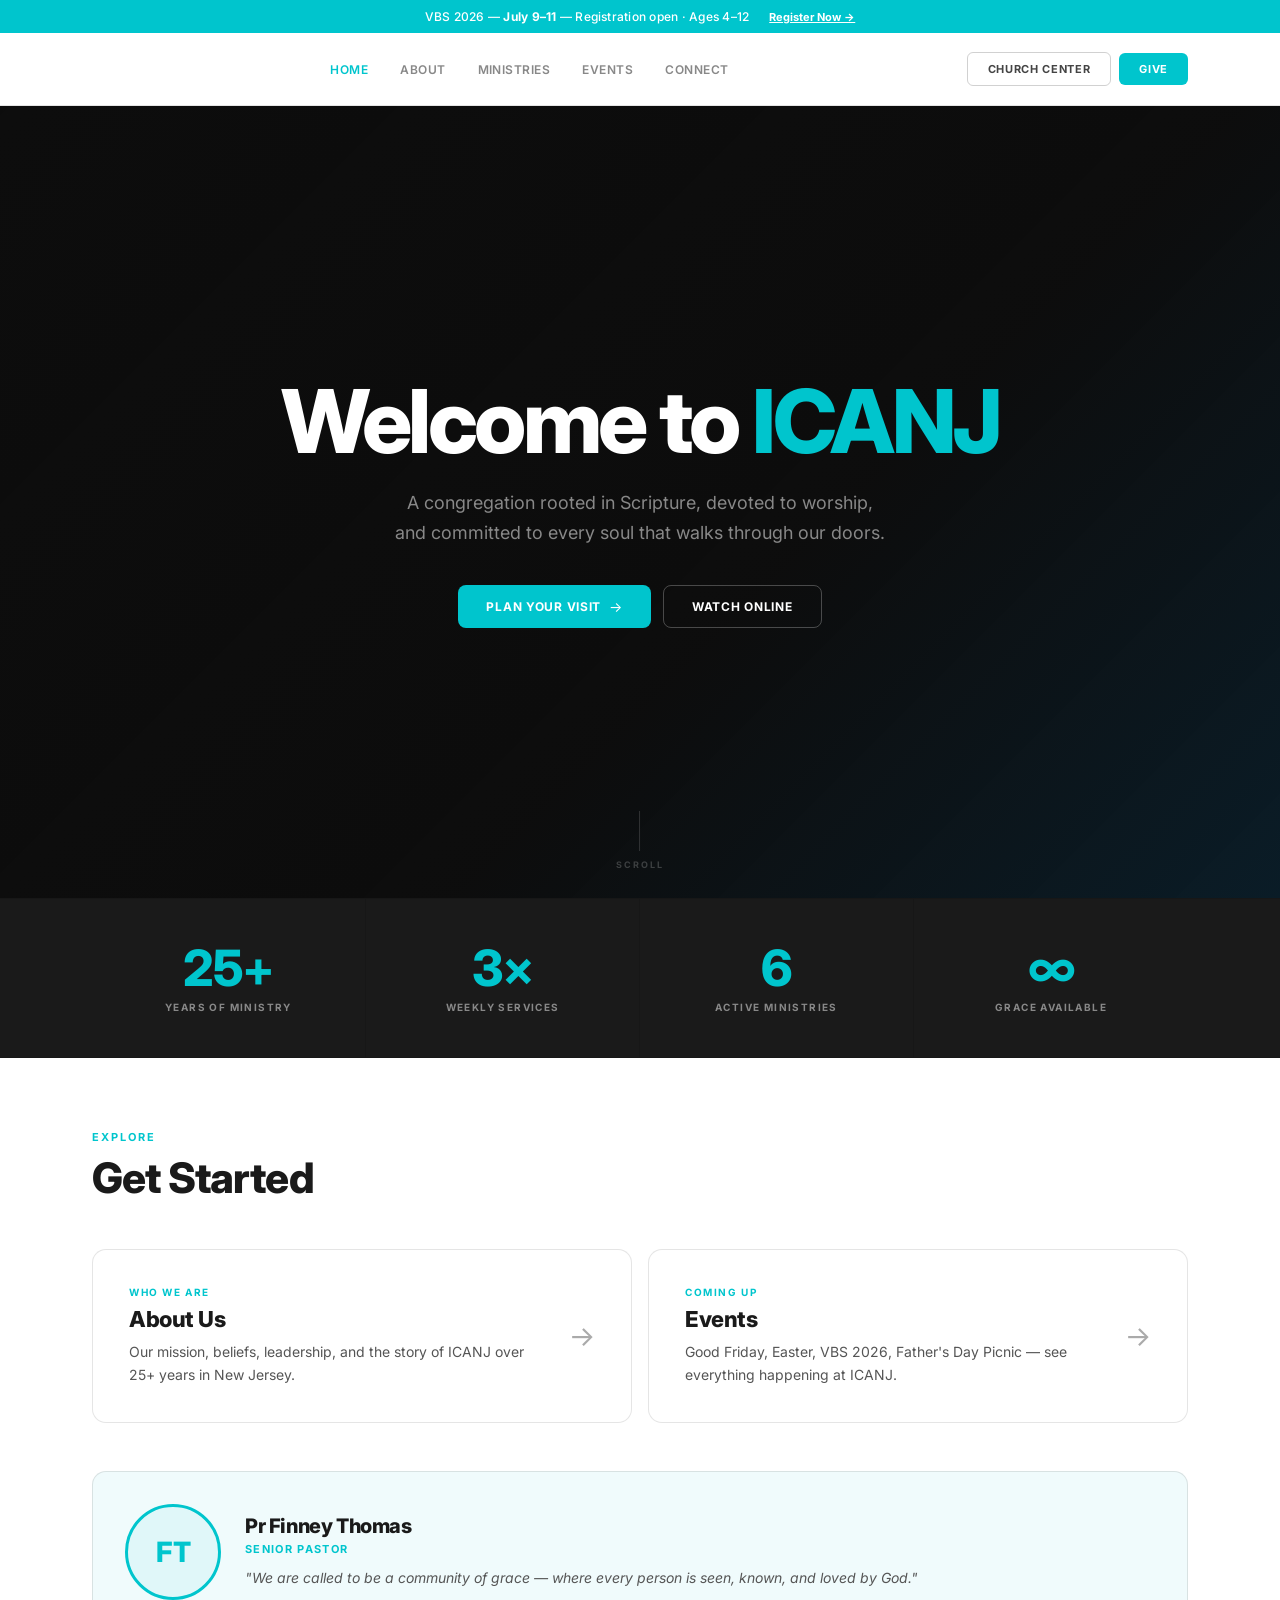
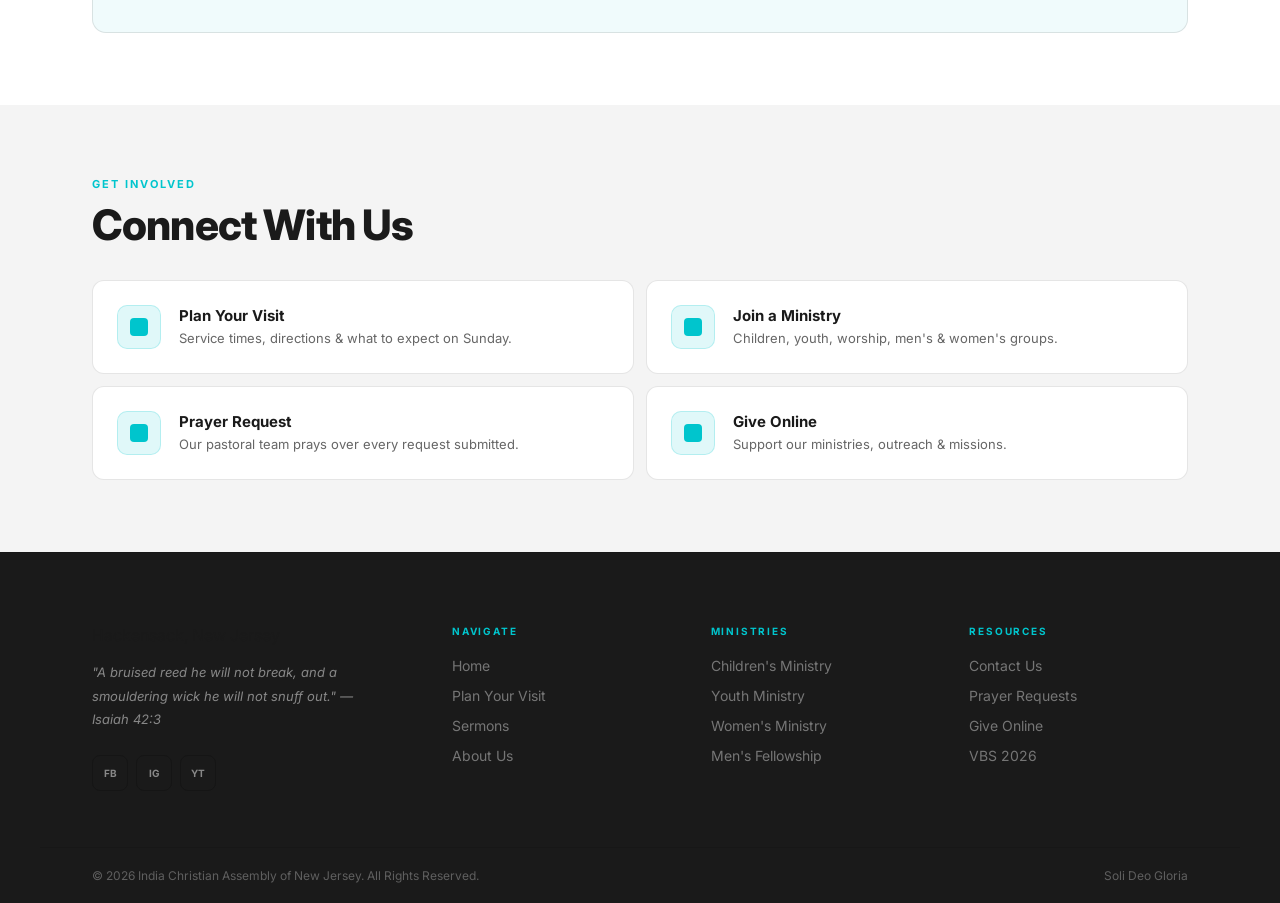
==== index.html @ f5a0f63b "Add files via upload" ====
<!DOCTYPE html>
<html lang="en">
<head>
<meta charset="UTF-8"/><meta name="viewport" content="width=device-width,initial-scale=1.0"/>
<title>ICANJ – India Christian Assembly, New Jersey</title>
<link rel="stylesheet" href="style.css"/>
<style>
/* HERO */
.hero{position:relative;min-height:calc(100vh - 108px);display:flex;align-items:center;justify-content:center;overflow:hidden;background:#0d0d0d;}
.hero-vid{position:absolute;inset:0;width:100%;height:100%;pointer-events:none;}
.hero-vid iframe{position:absolute;top:50%;left:50%;transform:translate(-50%,-50%);width:177.78vh;min-width:100%;height:56.25vw;min-height:100%;pointer-events:none;opacity:0.55;}
.hero-overlay{position:absolute;inset:0;background:linear-gradient(135deg,rgba(13,13,13,0.85) 0%,rgba(13,13,13,0.6) 60%,rgba(0,100,160,0.18) 100%);}
.hero-content{position:relative;z-index:2;text-align:center;padding:0 24px;max-width:780px;}
.hero h1{font-family:'Inter',sans-serif;font-size:clamp(44px,7vw,88px);font-weight:800;color:#fff;line-height:1.04;letter-spacing:-0.04em;margin-bottom:20px;}
.hero h1 em{font-style:normal;color:var(--teal);}
.hero-sub{font-size:18px;font-weight:400;color:var(--muted);line-height:1.7;max-width:500px;margin:0 auto 36px;}
.hero-btns{display:flex;gap:12px;justify-content:center;flex-wrap:wrap;}
.hero-scroll{position:absolute;bottom:28px;left:50%;transform:translateX(-50%);z-index:2;display:flex;flex-direction:column;align-items:center;gap:8px;}
.hero-scroll-line{width:1px;height:40px;background:rgba(255,255,255,0.15);}
.hero-scroll span{font-size:9px;font-weight:700;letter-spacing:0.22em;text-transform:uppercase;color:rgba(255,255,255,0.2);}

/* QUICK LINKS — 2 big cards */
.quick-links{display:grid;grid-template-columns:1fr 1fr;gap:16px;margin-top:48px;}
.ql-card{background:#ffffff;border:1px solid var(--border);border-radius:14px;padding:36px;display:flex;align-items:center;justify-content:space-between;gap:24px;transition:border-color 0.2s;cursor:pointer;text-decoration:none;color:inherit;}
.ql-card:hover{border-color:var(--teal);}
.ql-card:hover .ql-arrow{color:var(--teal);transform:translateX(4px);}
.ql-eyebrow{font-size:10px;font-weight:700;letter-spacing:0.16em;text-transform:uppercase;color:var(--teal);margin-bottom:8px;}
.ql-title{font-size:22px;font-weight:800;color:#1a1a1a;letter-spacing:-0.02em;margin-bottom:8px;}
.ql-sub{font-size:14px;color:#555;line-height:1.65;}
.ql-arrow{font-size:28px;color:#aaa;transition:all 0.2s;flex-shrink:0;}

/* PASTOR */
.pastor-card{background:#f0fbfc;border:1px solid var(--border);border-radius:14px;padding:32px;display:flex;align-items:center;gap:24px;margin-top:48px;}
.pastor-av{width:96px;height:96px;border-radius:50%;background:#e0f7f9;border:3px solid var(--teal);flex-shrink:0;overflow:hidden;display:flex;align-items:center;justify-content:center;}
.pastor-av img{width:100%;height:100%;object-fit:cover;}
.pastor-av-fallback{font-size:28px;font-weight:800;color:var(--teal);}
.pastor-name{font-size:20px;font-weight:800;color:#1a1a1a;letter-spacing:-0.02em;margin-bottom:4px;}
.pastor-role{font-size:11px;font-weight:700;letter-spacing:0.12em;text-transform:uppercase;color:var(--teal);margin-bottom:10px;}
.pastor-quote{font-size:14px;color:#555;line-height:1.7;font-style:italic;}

/* STATS */
.stats-band{background:var(--dark);border-top:1px solid var(--border);border-bottom:1px solid var(--border);}
.stats-inner{max-width:1200px;margin:0 auto;padding:0 52px;display:grid;grid-template-columns:repeat(4,1fr);}
.stat{padding:44px 32px;border-right:1px solid var(--border);text-align:center;}
.stat:last-child{border-right:none;}
.stat-n{font-size:50px;font-weight:800;color:var(--teal);letter-spacing:-0.03em;line-height:1;margin-bottom:8px;}
.stat-n b{color:var(--teal);}
.stat-l{font-size:10px;font-weight:700;letter-spacing:0.14em;text-transform:uppercase;color:var(--muted);}

/* CONNECT */
.connect-grid{display:grid;grid-template-columns:repeat(2,1fr);gap:12px;margin-top:32px;}
.cn-card{background:#ffffff;border-radius:12px;padding:24px;display:flex;align-items:center;gap:18px;border:1px solid var(--border);transition:border-color 0.2s;cursor:pointer;text-decoration:none;color:inherit;}
.cn-card:hover{border-color:var(--teal);}
.cn-icon{width:44px;height:44px;border-radius:10px;background:var(--teal-light);border:1px solid rgba(0,197,205,0.2);display:flex;align-items:center;justify-content:center;flex-shrink:0;}
.cn-icon-dot{width:18px;height:18px;background:var(--teal);border-radius:4px;}
.cn-title{font-size:15px;font-weight:700;color:#1a1a1a;margin-bottom:4px;}
.cn-sub{font-size:13px;color:#666;line-height:1.5;}

@media(max-width:1024px){
  .hero{min-height:auto;padding:100px 0 80px;}
  .hero-scroll{display:none;}
  .quick-links{grid-template-columns:1fr;}
  .stats-inner{padding:0 16px;grid-template-columns:repeat(2,1fr);}
  .stat{padding:28px 16px;}
  .connect-grid{grid-template-columns:1fr;}
  .pastor-card{flex-direction:column;text-align:center;}
}
@media(max-width:480px){
  .hero h1{font-size:38px;}
  .stat-n{font-size:38px;}
}
</style>
</head>
<body>
<script src="header.js"></script>

<section class="hero">
  <div class="hero-vid">
    <iframe src="https://www.youtube.com/embed/J9h4VWP13VI?autoplay=1&mute=1&loop=1&playlist=J9h4VWP13VI&controls=0&showinfo=0&rel=0&modestbranding=1&iv_load_policy=3&disablekb=1&playsinline=1&start=8" frameborder="0" allow="autoplay; encrypted-media" allowfullscreen title="Hero background"></iframe>
  </div>
  <div class="hero-overlay"></div>
  <div class="hero-content">
    <h1>Welcome to <em>ICANJ</em></h1>
    <p class="hero-sub">A congregation rooted in Scripture, devoted to worship, and committed to every soul that walks through our doors.</p>
    <div class="hero-btns">
      <a href="visit.html" class="btn btn-primary btn-arrow">Plan Your Visit</a>
      <a href="sermons.html" class="btn btn-outline-light">Watch Online</a>
    </div>
  </div>
  <div class="hero-scroll"><div class="hero-scroll-line"></div><span>Scroll</span></div>
</section>

<div class="stats-band">
  <div class="stats-inner">
    <div class="stat"><div class="stat-n">25<b>+</b></div><div class="stat-l">Years of Ministry</div></div>
    <div class="stat"><div class="stat-n">3<b>×</b></div><div class="stat-l">Weekly Services</div></div>
    <div class="stat"><div class="stat-n">6</div><div class="stat-l">Active Ministries</div></div>
    <div class="stat"><div class="stat-n"><b>∞</b></div><div class="stat-l">Grace Available</div></div>
  </div>
</div>

<section class="section" style="background:#ffffff;">
  <div class="container">
    <span class="eyebrow">Explore</span>
    <h2 class="section-title">Get Started</h2>
    <div class="quick-links">
      <a href="about.html" class="ql-card">
        <div><div class="ql-eyebrow">Who We Are</div><div class="ql-title">About Us</div><p class="ql-sub">Our mission, beliefs, leadership, and the story of ICANJ over 25+ years in New Jersey.</p></div>
        <div class="ql-arrow">→</div>
      </a>
      <a href="events.html" class="ql-card">
        <div><div class="ql-eyebrow">Coming Up</div><div class="ql-title">Events</div><p class="ql-sub">Good Friday, Easter, VBS 2026, Father's Day Picnic — see everything happening at ICANJ.</p></div>
        <div class="ql-arrow">→</div>
      </a>
    </div>
    <div class="pastor-card">
      <div class="pastor-av">
        <img src="https://images.unsplash.com/photo-1507003211169-0a1dd7228f2d?w=200&h=200&fit=crop&q=80" alt="Pr Finney Thomas" onerror="this.style.display='none';this.nextElementSibling.style.display='flex'"/>
        <span class="pastor-av-fallback" style="display:none;">FT</span>
      </div>
      <div>
        <div class="pastor-name">Pr Finney Thomas</div>
        <div class="pastor-role">Senior Pastor</div>
        <div class="pastor-quote">"We are called to be a community of grace — where every person is seen, known, and loved by God."</div>
      </div>
    </div>
  </div>
</section>

<section class="section" style="background:#f4f4f4;">
  <div class="container">
    <span class="eyebrow">Get Involved</span>
    <h2 class="section-title">Connect With Us</h2>
    <div class="connect-grid">
      <a href="visit.html" class="cn-card"><div class="cn-icon"><div class="cn-icon-dot"></div></div><div><div class="cn-title">Plan Your Visit</div><div class="cn-sub">Service times, directions &amp; what to expect on Sunday.</div></div></a>
      <a href="ministries.html" class="cn-card"><div class="cn-icon"><div class="cn-icon-dot"></div></div><div><div class="cn-title">Join a Ministry</div><div class="cn-sub">Children, youth, worship, men's &amp; women's groups.</div></div></a>
      <a href="connect.html" class="cn-card"><div class="cn-icon"><div class="cn-icon-dot"></div></div><div><div class="cn-title">Prayer Request</div><div class="cn-sub">Our pastoral team prays over every request submitted.</div></div></a>
      <a href="https://icanj.churchcenter.com/giving" target="_blank" class="cn-card"><div class="cn-icon"><div class="cn-icon-dot"></div></div><div><div class="cn-title">Give Online</div><div class="cn-sub">Support our ministries, outreach &amp; missions.</div></div></a>
    </div>
  </div>
</section>

<script src="footer.js"></script>
</body>
</html>
---- style.css ----
/* ═══════════════════════════════════════════════════════
   ICANJ — DESIGN SYSTEM v4
   Aesthetic: Pure White
   Font: Inter (all weights)
   Colors: Pure White + #00C5CD Teal accent
═══════════════════════════════════════════════════════ */

@import url('https://fonts.googleapis.com/css2?family=Inter:wght@300;400;500;600;700;800&display=swap');

:root {
  /* Accent */
  --teal:        #00C5CD;
  --teal-dark:   #00a8b5;
  --teal-light:  rgba(0,197,205,0.12);

  /* Backgrounds */
  --bg:          #ffffff;
  --bg-soft:     #f4f4f4;
  --bg-card:     #f9f9f9;
  --bg-white:    #ffffff;

  /* Dark sections */
  --dark:        #1a1a1a;
  --dark-2:      #111111;

  /* Text */
  --ink:         #1a1a1a;
  --body:        #444444;
  --muted:       #888888;

  /* Borders */
  --border:      rgba(0,0,0,0.1);
  --border-mid:  rgba(0,0,0,0.18);
}

*, *::before, *::after { margin:0; padding:0; box-sizing:border-box; }
html { scroll-behavior:smooth; font-size:16px; }
body { font-family:'Inter',sans-serif; background:var(--bg); color:var(--ink); overflow-x:hidden; }
a { text-decoration:none; color:inherit; }
ul { list-style:none; }
button { cursor:pointer; font-family:inherit; }
img { max-width:100%; display:block; }

/* ── ANNOUNCE BAR ── */
.announce-bar {
  background:var(--teal);
  padding:9px 52px;
  display:flex; align-items:center; justify-content:center; gap:20px;
}
.announce-bar p { font-size:12px; font-weight:500; color:#fff; letter-spacing:0.02em; }
.announce-bar a { font-size:11px; font-weight:700; color:#fff; text-decoration:underline; white-space:nowrap; }

/* ── HEADER ── */
.site-header {
  background:rgba(255,255,255,0.97);
  backdrop-filter:blur(12px);
  border-bottom:1px solid var(--border);
  position:sticky; top:0; z-index:200;
}
.header-inner {
  max-width:1200px; margin:0 auto;
  display:flex; align-items:center; justify-content:space-between;
  padding:0 52px; height:72px;
}
.logo { display:flex; align-items:center; gap:10px; }
.logo img { height:44px; object-fit:contain; }
.site-nav { display:flex; align-items:center; gap:4px; }
.nav-link {
  font-family:'Inter',sans-serif;
  font-size:12px; font-weight:600; letter-spacing:0.04em; text-transform:uppercase;
  color:var(--muted); padding:8px 14px; background:none; border:none;
  border-radius:6px; transition:all 0.2s;
}
.nav-link:hover { color:var(--teal); background:var(--bg-white); }
.nav-link.active { color:var(--teal); }
.header-actions { display:flex; align-items:center; gap:8px; }
.btn-cc {
  font-family:'Inter',sans-serif;
  font-size:11px; font-weight:700; letter-spacing:0.06em; text-transform:uppercase;
  padding:9px 20px; background:transparent; color:var(--body);
  border:1px solid var(--border-mid); border-radius:6px; transition:all 0.2s;
}
.btn-cc:hover { color:var(--ink); border-color:rgba(255,255,255,0.25); }
.btn-give {
  font-family:'Inter',sans-serif;
  font-size:11px; font-weight:700; letter-spacing:0.06em; text-transform:uppercase;
  padding:9px 20px; background:var(--teal); color:#fff;
  border:none; border-radius:6px; transition:background 0.2s;
}
.btn-give:hover { background:var(--teal-dark); }

/* ── BUTTONS ── */
.btn {
  display:inline-flex; align-items:center; gap:8px;
  font-family:'Inter',sans-serif;
  font-size:12px; font-weight:700; letter-spacing:0.06em; text-transform:uppercase;
  padding:13px 28px; border:none; border-radius:8px; cursor:pointer; transition:all 0.2s;
}
.btn-primary { background:var(--teal); color:#fff; }
.btn-primary:hover { background:var(--teal-dark); }
.btn-dark { background:var(--dark-2); color:var(--ink); border:1px solid var(--border-mid); }
.btn-dark:hover { border-color:var(--teal); color:var(--teal); }
.btn-outline-light { background:transparent; color:#fff; border:1.5px solid rgba(255,255,255,0.25); }
.btn-outline-light:hover { border-color:#fff; background:rgba(255,255,255,0.06); }
.btn-outline-dark { background:transparent; color:var(--body); border:1px solid var(--border-mid); border-radius:8px; }
.btn-outline-dark:hover { border-color:var(--teal); color:var(--teal); }
.btn-arrow::after { content:'→'; font-size:14px; font-weight:400; }

/* ── LAYOUT ── */
.container { max-width:1200px; margin:0 auto; padding:0 52px; }
.section { padding:88px 0; }

/* ── TYPOGRAPHY ── */
.eyebrow {
  font-family:'Inter',sans-serif;
  font-size:11px; font-weight:700; letter-spacing:0.18em; text-transform:uppercase;
  color:var(--teal); margin-bottom:10px; display:block;
}
.section-title {
  font-family:'Inter',sans-serif;
  font-size:clamp(28px,3.5vw,42px); font-weight:800;
  color:var(--teal); line-height:1.12; letter-spacing:-0.02em; margin-bottom:16px;
}
.section-title.on-dark { color:var(--teal); }
.section-body {
  font-family:'Inter',sans-serif;
  font-size:16px; font-weight:400; color:var(--body); line-height:1.8;
}

/* ── PAGE MASTHEAD ── */
.page-masthead {
  background:var(--dark);
  padding:80px 52px 72px; position:relative; overflow:hidden;
}
.page-masthead::after {
  content:''; position:absolute; bottom:0; left:0; right:0; height:2px;
  background:var(--teal);
}
.page-masthead .eyebrow { color:rgba(0,197,205,0.75); }
.page-masthead h1 {
  font-family:'Inter',sans-serif;
  font-size:clamp(40px,6vw,76px); font-weight:800;
  color:var(--teal); line-height:1.06; letter-spacing:-0.03em; margin-bottom:14px;
}
.page-masthead p {
  font-family:'Inter',sans-serif; font-size:17px; font-weight:400;
  color:rgba(255,255,255,0.55); max-width:480px; line-height:1.7;
}

/* ── VERSE BAND ── */
.verse-band {
  background:var(--dark); padding:80px 52px; text-align:center;
  border-top:1px solid var(--border); border-bottom:1px solid var(--border);
}
.verse-band blockquote { max-width:660px; margin:0 auto; }
.verse-band blockquote p {
  font-family:'Inter',sans-serif;
  font-size:clamp(20px,3vw,32px); font-weight:600; font-style:italic;
  color:#fff; line-height:1.6; margin-bottom:20px;
}
.verse-band blockquote cite {
  font-family:'Inter',sans-serif; font-size:11px; font-weight:700;
  letter-spacing:0.22em; text-transform:uppercase; color:var(--teal); font-style:normal;
}

/* ── CARDS ── */
.card {
  background:var(--bg-card); border:1px solid var(--border);
  border-radius:12px; padding:28px; transition:border-color 0.2s;
}
.card:hover { border-color:var(--teal); }

/* ── FORMS ── */
.field { margin-bottom:18px; }
.field label { display:block; font-family:'Inter',sans-serif; font-size:11px; font-weight:700; letter-spacing:0.12em; text-transform:uppercase; color:var(--muted); margin-bottom:7px; }
.field input, .field textarea, .field select {
  width:100%; padding:11px 14px;
  border:1px solid var(--border-mid); border-radius:8px;
  background:var(--bg-white); font-size:15px; font-family:'Inter',sans-serif;
  color:var(--ink); outline:none; transition:border-color 0.2s; -webkit-appearance:none;
}
.field input:focus, .field textarea:focus, .field select:focus { border-color:var(--teal); background:var(--bg-card); }
.field textarea { height:110px; resize:vertical; }
.field-row { display:grid; grid-template-columns:1fr 1fr; gap:14px; }
.field select option { background:var(--bg-card); color:var(--ink); }

/* ── FAQ ── */
.faq-item { border-bottom:1px solid var(--border); }
.faq-item:first-of-type { border-top:1px solid var(--border); }
.faq-trigger {
  width:100%; display:flex; justify-content:space-between; align-items:center;
  padding:22px 0; background:none; border:none; text-align:left;
  font-family:'Inter',sans-serif; font-size:17px; font-weight:600; color:var(--ink);
  transition:color 0.2s; cursor:pointer;
}
.faq-trigger:hover { color:var(--teal); }
.faq-icon { font-size:24px; color:var(--muted); flex-shrink:0; margin-left:20px; transition:transform 0.3s ease; }
.faq-item.open .faq-icon { transform:rotate(45deg); color:var(--teal); }
.faq-body { display:none; padding:0 0 22px; }
.faq-item.open .faq-body { display:block; }
.faq-body p { font-size:15px; color:var(--body); line-height:1.8; }

/* ── FOOTER ── */
.site-footer { background:var(--dark); border-top:1px solid var(--border); }
.footer-upper {
  max-width:1200px; margin:0 auto;
  display:grid; grid-template-columns:280px 1fr;
  gap:80px; padding:72px 52px 56px;
  border-bottom:1px solid var(--border);
}
.footer-brand-verse {
  font-size:13px; font-style:italic; color:var(--muted); line-height:1.8; margin:16px 0 24px;
}
.footer-social { display:flex; gap:8px; }
.fsoc-btn {
  width:36px; height:36px; border-radius:8px; border:1px solid var(--border-mid);
  display:flex; align-items:center; justify-content:center;
  font-size:10px; font-weight:700; color:var(--muted);
  transition:all 0.2s; text-decoration:none;
}
.fsoc-btn:hover { background:var(--teal); border-color:var(--teal); color:#fff; }
.footer-nav-cols { display:grid; grid-template-columns:repeat(3,1fr); gap:40px; }
.footer-col h5 {
  font-size:10px; font-weight:700; letter-spacing:0.18em; text-transform:uppercase;
  color:var(--teal); margin-bottom:18px;
}
.footer-col ul { display:flex; flex-direction:column; gap:10px; }
.footer-col ul li a { font-size:14px; font-weight:400; color:rgba(255,255,255,0.4); transition:color 0.2s; }
.footer-col ul li a:hover { color:#fff; }
.footer-lower {
  max-width:1200px; margin:0 auto;
  display:flex; justify-content:space-between; align-items:center; padding:20px 52px;
}
.footer-lower p { font-size:12px; color:rgba(255,255,255,0.3); }

/* ── HAMBURGER ── */
.menu-toggle {
  display:none; flex-direction:column; justify-content:center;
  align-items:center; gap:5px; width:40px; height:40px;
  background:none; border:1.5px solid var(--border-mid);
  cursor:pointer; padding:8px; flex-shrink:0; border-radius:6px; transition:all 0.2s;
}
.menu-toggle:hover { border-color:var(--teal); }
.menu-toggle span { display:block; width:18px; height:1.5px; background:var(--ink); transition:all 0.3s ease; transform-origin:center; }
.menu-toggle.open span:nth-child(1) { transform:translateY(6.5px) rotate(45deg); }
.menu-toggle.open span:nth-child(2) { opacity:0; transform:scaleX(0); }
.menu-toggle.open span:nth-child(3) { transform:translateY(-6.5px) rotate(-45deg); }

/* ── MOBILE NAV ── */
.mobile-nav { display:none; position:fixed; top:0; left:0; right:0; bottom:0; z-index:300; pointer-events:none; }
.mobile-nav-backdrop { position:absolute; inset:0; background:rgba(0,0,0,0.4); opacity:0; transition:opacity 0.3s ease; }
.mobile-nav-panel {
  position:absolute; top:0; right:0; bottom:0; width:min(320px,85vw);
  background:var(--bg-white); border-left:1px solid var(--border);
  display:flex; flex-direction:column;
  transform:translateX(100%); transition:transform 0.35s cubic-bezier(0.16,1,0.3,1);
  overflow-y:auto; padding-bottom:32px;
}
.mobile-nav.open { pointer-events:all; }
.mobile-nav.open .mobile-nav-backdrop { opacity:1; }
.mobile-nav.open .mobile-nav-panel { transform:translateX(0); }
.mobile-nav-header { display:flex; align-items:center; justify-content:space-between; padding:20px 24px; border-bottom:1px solid var(--border); flex-shrink:0; }
.mobile-nav-close { width:36px; height:36px; background:none; border:1px solid var(--border-mid); border-radius:6px; display:flex; align-items:center; justify-content:center; font-size:18px; color:var(--muted); cursor:pointer; transition:all 0.2s; }
.mobile-nav-close:hover { background:var(--teal); color:#fff; border-color:var(--teal); }
.mobile-nav-links { padding:12px 0; border-bottom:1px solid var(--border); flex-shrink:0; }
.mobile-nav-link { display:flex; align-items:center; justify-content:space-between; padding:14px 24px; font-size:12px; font-weight:700; letter-spacing:0.08em; text-transform:uppercase; color:var(--muted); transition:all 0.2s; border-bottom:1px solid var(--border); }
.mobile-nav-link:last-child { border-bottom:none; }
.mobile-nav-link:hover, .mobile-nav-link.active { color:var(--ink); background:var(--bg-soft); }
.mobile-nav-link.active { color:var(--teal); }
.mobile-nav-link::after { content:'→'; font-size:16px; color:var(--border-mid); font-weight:400; }
.mobile-nav-actions { padding:20px 24px; display:flex; flex-direction:column; gap:10px; flex-shrink:0; }
.mobile-nav-actions .btn-cc, .mobile-nav-actions .btn-give { width:100%; text-align:center; padding:13px 20px; display:block; font-size:11px; }

/* ── RESPONSIVE ── */
@media (max-width:1024px) {
  .announce-bar { padding:9px 16px; flex-direction:column; gap:4px; text-align:center; }
  .header-inner { padding:0 16px; height:64px; }
  .logo img { height:36px; }
  .site-nav { display:none; }
  .header-actions { display:none; }
  .menu-toggle { display:flex; }
  .mobile-nav { display:block; }
  .container { padding:0 16px; }
  .section { padding:60px 0; }
  .page-masthead { padding:52px 16px 48px; }
  .verse-band { padding:60px 16px; }
  .footer-upper { grid-template-columns:1fr; gap:32px; padding:48px 16px 32px; }
  .footer-nav-cols { grid-template-columns:1fr 1fr; gap:24px; }
  .footer-lower { padding:16px; flex-direction:column; gap:6px; text-align:center; }
  .field-row { grid-template-columns:1fr; }
}
@media (max-width:480px) {
  .container { padding:0 12px; }
  .section { padding:48px 0; }
  .footer-nav-cols { grid-template-columns:1fr; }
}

/* ── LIGHT SECTION OVERRIDE ── */
.section-light {
  background:#ffffff !important;
  color:#1a1a1a;
}
.section-light .eyebrow { color:#00C5CD; }
.section-light .section-title { color:#00C5CD; }
.section-light .section-body { color:#555555; }
.section-light .card {
  background:#f7f7f7;
  border-color:#e8e8e8;
}
.section-light .card:hover { border-color:#00C5CD; }
.section-light p { color:#555555; }
.section-light h3 { color:#1a1a1a; }

/* ── LIGHT BACKGROUND OVERRIDES ── */
/* When sections use white or light grey backgrounds,
   titles must be dark and body text readable */
section[style*="background:#ffffff"] .section-title,
section[style*="background:#f4f4f4"] .section-title,
.faq-section .section-title { color:#1a1a1a !important; }

section[style*="background:#ffffff"] .section-body,
section[style*="background:#f4f4f4"] .section-body { color:#555555 !important; }

section[style*="background:#ffffff"] .faq-trigger,
section[style*="background:#f4f4f4"] .faq-trigger,
.faq-section .faq-trigger { color:#1a1a1a !important; }

section[style*="background:#ffffff"] .faq-item,
section[style*="background:#f4f4f4"] .faq-item,
.faq-section .faq-item { border-color:#e0e0e0 !important; }

section[style*="background:#ffffff"] .faq-body p,
section[style*="background:#f4f4f4"] .faq-body p,
.faq-section .faq-body p { color:#555555 !important; }

section[style*="background:#ffffff"] .faq-icon,
section[style*="background:#f4f4f4"] .faq-icon,
.faq-section .faq-icon { color:#999 !important; }

/* Card text on light backgrounds */
section[style*="background:#ffffff"] .ev-title,
section[style*="background:#f4f4f4"] .ev-title { color:#1a1a1a !important; }

section[style*="background:#ffffff"] .ev-body,
section[style*="background:#f4f4f4"] .ev-body { color:#555 !important; }

section[style*="background:#ffffff"] .ev-card,
section[style*="background:#f4f4f4"] .ev-card { border-color:#e8e8e8 !important; }

section[style*="background:#ffffff"] .min-title,
section[style*="background:#f4f4f4"] .min-title { color:#1a1a1a !important; }

section[style*="background:#ffffff"] .min-body,
section[style*="background:#f4f4f4"] .min-body { color:#555 !important; }

section[style*="background:#ffffff"] .min-card,
section[style*="background:#f4f4f4"] .min-card { border-color:#e8e8e8 !important; background:#fff !important; }

section[style*="background:#ffffff"] .belief-title,
section[style*="background:#f4f4f4"] .belief-title { color:#1a1a1a !important; }

section[style*="background:#ffffff"] .belief-body,
section[style*="background:#f4f4f4"] .belief-body { color:#555 !important; }

section[style*="background:#ffffff"] .belief-card,
section[style*="background:#f4f4f4"] .belief-card { border-color:#e8e8e8 !important; background:#fff !important; }

section[style*="background:#ffffff"] .series-title,
section[style*="background:#f4f4f4"] .series-title { color:#1a1a1a !important; }

section[style*="background:#ffffff"] .series-body,
section[style*="background:#f4f4f4"] .series-body { color:#555 !important; }

section[style*="background:#ffffff"] .series-card,
section[style*="background:#f4f4f4"] .series-card { border-color:#e8e8e8 !important; background:#fff !important; }

section[style*="background:#ffffff"] .leader-name,
section[style*="background:#f4f4f4"] .leader-name { color:#1a1a1a !important; }

section[style*="background:#ffffff"] .leader-card,
section[style*="background:#f4f4f4"] .leader-card { border-color:#e8e8e8 !important; background:#fff !important; }

section[style*="background:#ffffff"] .tl-title,
section[style*="background:#f4f4f4"] .tl-title { color:#1a1a1a !important; }

section[style*="background:#ffffff"] .tl-body,
section[style*="background:#f4f4f4"] .tl-body { color:#555 !important; }

section[style*="background:#ffffff"] .vr-title,
section[style*="background:#f4f4f4"] .vr-title { color:#1a1a1a !important; }

section[style*="background:#ffffff"] .form-panel h3,
section[style*="background:#f4f4f4"] .form-panel h3 { color:#1a1a1a !important; }

section[style*="background:#ffffff"] .form-panel,
section[style*="background:#f4f4f4"] .form-panel { background:#fff !important; border-color:#e8e8e8 !important; }

section[style*="background:#ffffff"] .field label,
section[style*="background:#f4f4f4"] .field label { color:#888 !important; }

section[style*="background:#ffffff"] .field input,
section[style*="background:#ffffff"] .field textarea,
section[style*="background:#ffffff"] .field select,
section[style*="background:#f4f4f4"] .field input,
section[style*="background:#f4f4f4"] .field textarea,
section[style*="background:#f4f4f4"] .field select {
  background:#f9f9f9 !important; border-color:#ddd !important; color:#1a1a1a !important;
}

section[style*="background:#ffffff"] .soc-name,
section[style*="background:#f4f4f4"] .soc-name { color:#1a1a1a !important; }

section[style*="background:#ffffff"] .soc-card,
section[style*="background:#f4f4f4"] .soc-card { border-color:#e8e8e8 !important; background:#fff !important; }

section[style*="background:#ffffff"] .info-card,
section[style*="background:#f4f4f4"] .info-card { border-color:#e8e8e8 !important; background:#fff !important; }

section[style*="background:#ffffff"] .ic-val,
section[style*="background:#f4f4f4"] .ic-val { color:#1a1a1a !important; }

/* Reduce excessive padding between sections */
.section { padding:72px 0; }

/* ── IMAGE FOLDER STRUCTURE ──
   Place your images in an "images/" folder next to your HTML files:

   images/
   ├── pastor-finney-thomas.jpg     → Homepage + About pastor photo (400×400px)
   ├── church-community.jpg         → About mission section (800×1000px)
   ├── vbs-2026.jpg                 → Events featured banner (760×520px)
   ├── ministry-children.jpg        → Children's Ministry card (600×360px)
   ├── ministry-youth.jpg           → Youth Ministry card (600×360px)
   ├── ministry-worship.jpg         → Worship Team card (600×360px)
   ├── ministry-women.jpg           → Women's Ministry card (600×360px)
   ├── ministry-men.jpg             → Men's Fellowship card (600×360px)
   ├── ministry-outreach.jpg        → Outreach card (600×360px)
   ├── series-romans.jpg            → Romans series thumbnail (600×320px)
   ├── series-faith-over-fear.jpg   → Faith Over Fear thumbnail (600×320px)
   └── series-prayer.jpg            → Power of Prayer thumbnail (600×320px)

   All images fall back gracefully — placeholders show if image is missing.
── */
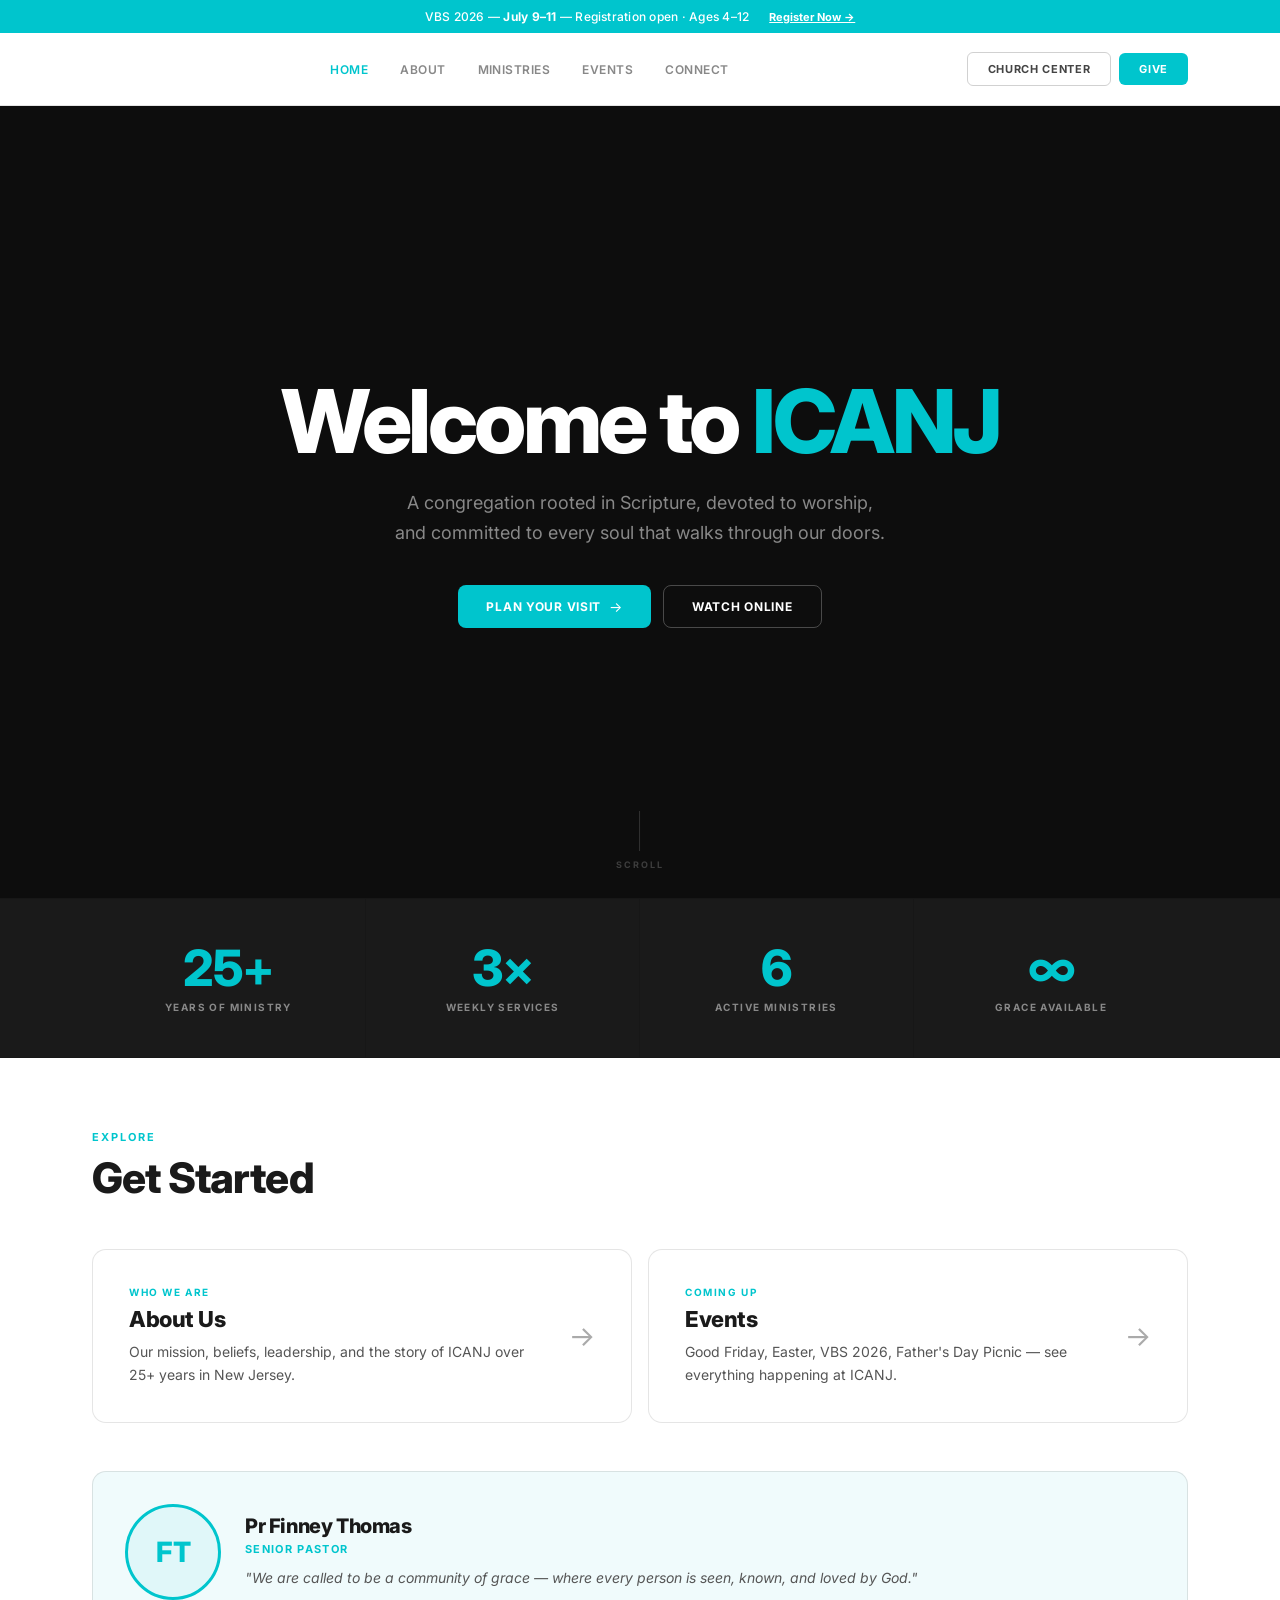
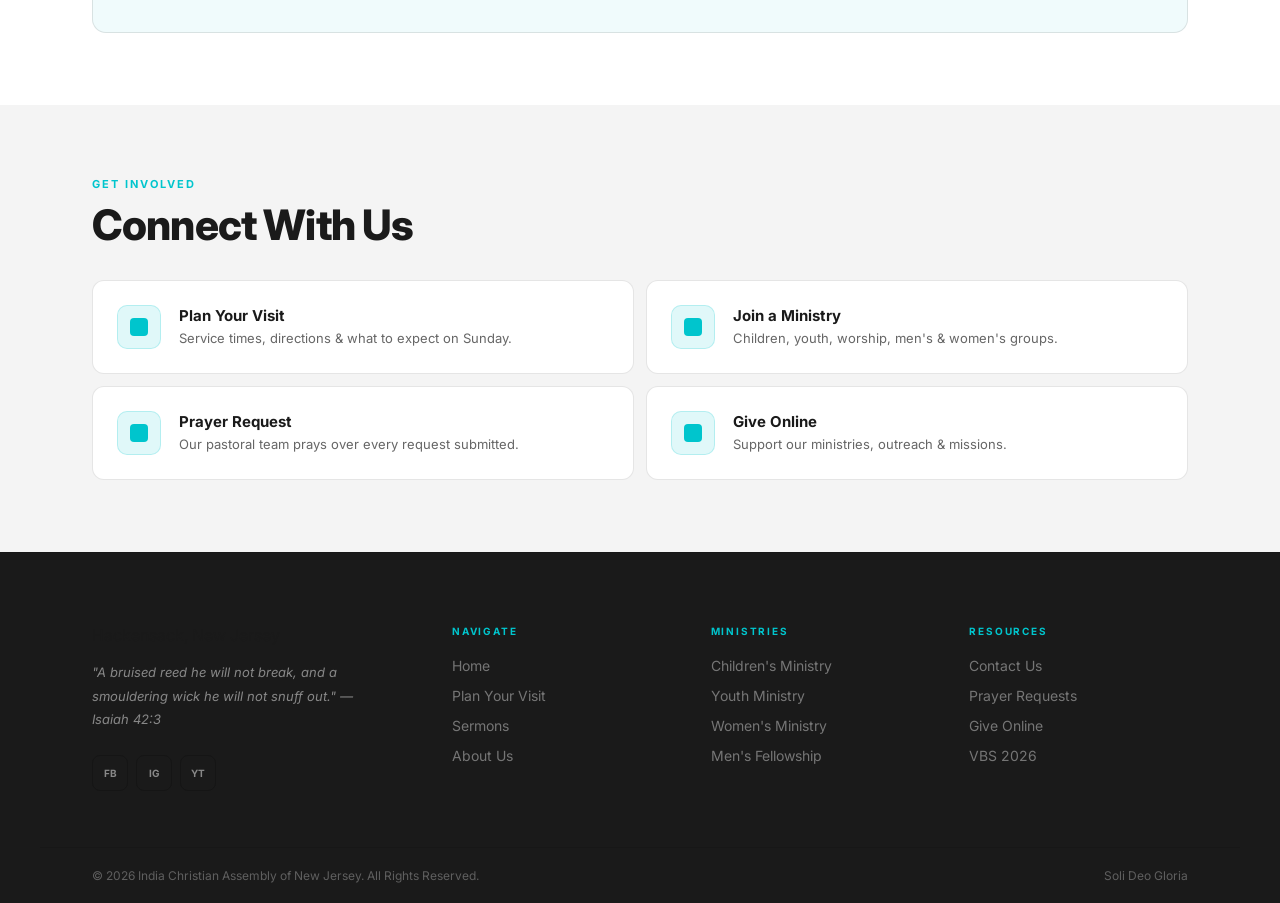
==== commit c47992e9: "Update index.html" ====
--- a/index.html
+++ b/index.html
@@ -8,8 +8,8 @@
 /* HERO */
 .hero{position:relative;min-height:calc(100vh - 108px);display:flex;align-items:center;justify-content:center;overflow:hidden;background:#0d0d0d;}
 .hero-vid{position:absolute;inset:0;width:100%;height:100%;pointer-events:none;}
-.hero-vid iframe{position:absolute;top:50%;left:50%;transform:translate(-50%,-50%);width:177.78vh;min-width:100%;height:56.25vw;min-height:100%;pointer-events:none;opacity:0.55;}
-.hero-overlay{position:absolute;inset:0;background:linear-gradient(135deg,rgba(13,13,13,0.85) 0%,rgba(13,13,13,0.6) 60%,rgba(0,100,160,0.18) 100%);}
+.hero-vid iframe{position:absolute;top:50%;left:50%;transform:translate(-50%,-50%);width:177.78vh;min-width:100%;height:56.25vw;min-height:100%;pointer-events:none;opacity:1;}
+.hero-overlay{display:none;}
 .hero-content{position:relative;z-index:2;text-align:center;padding:0 24px;max-width:780px;}
 .hero h1{font-family:'Inter',sans-serif;font-size:clamp(44px,7vw,88px);font-weight:800;color:#fff;line-height:1.04;letter-spacing:-0.04em;margin-bottom:20px;}
 .hero h1 em{font-style:normal;color:var(--teal);}
@@ -142,4 +142,4 @@
 
 <script src="footer.js"></script>
 </body>
-</html>+</html>
